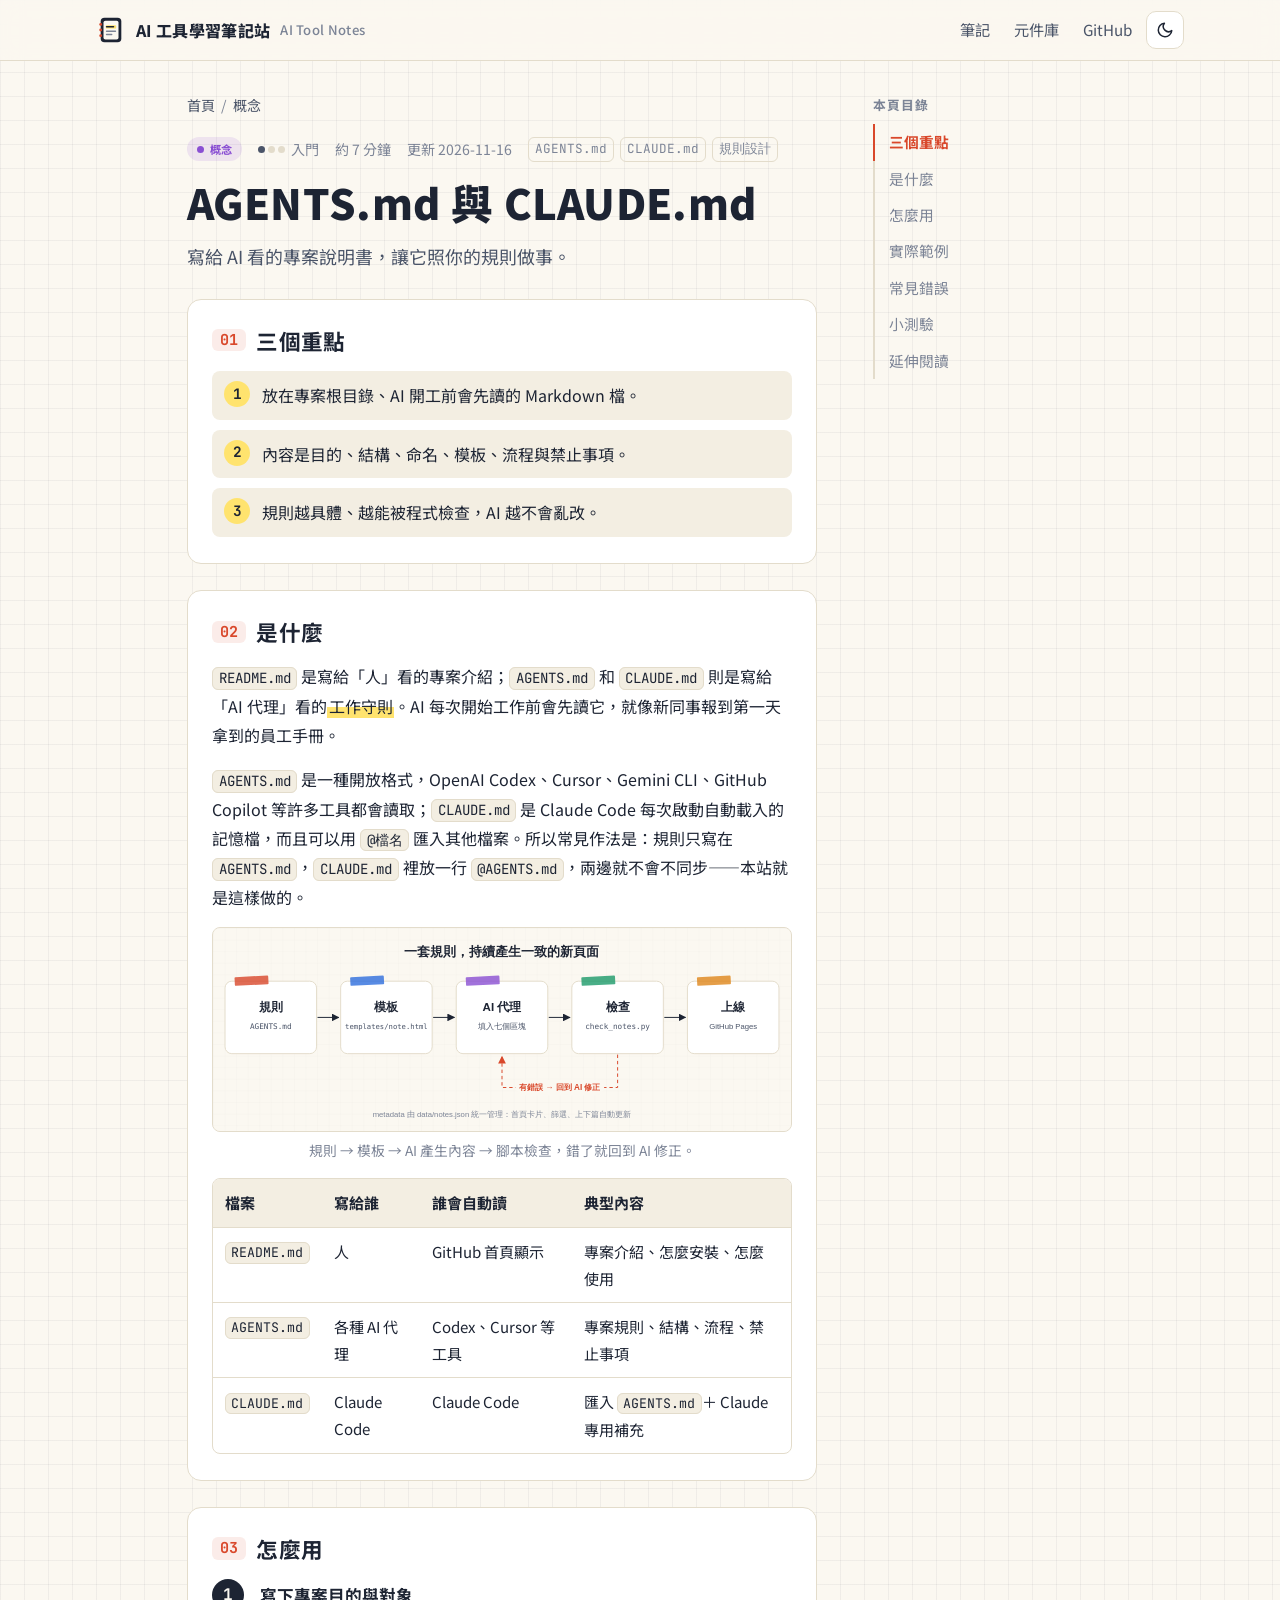
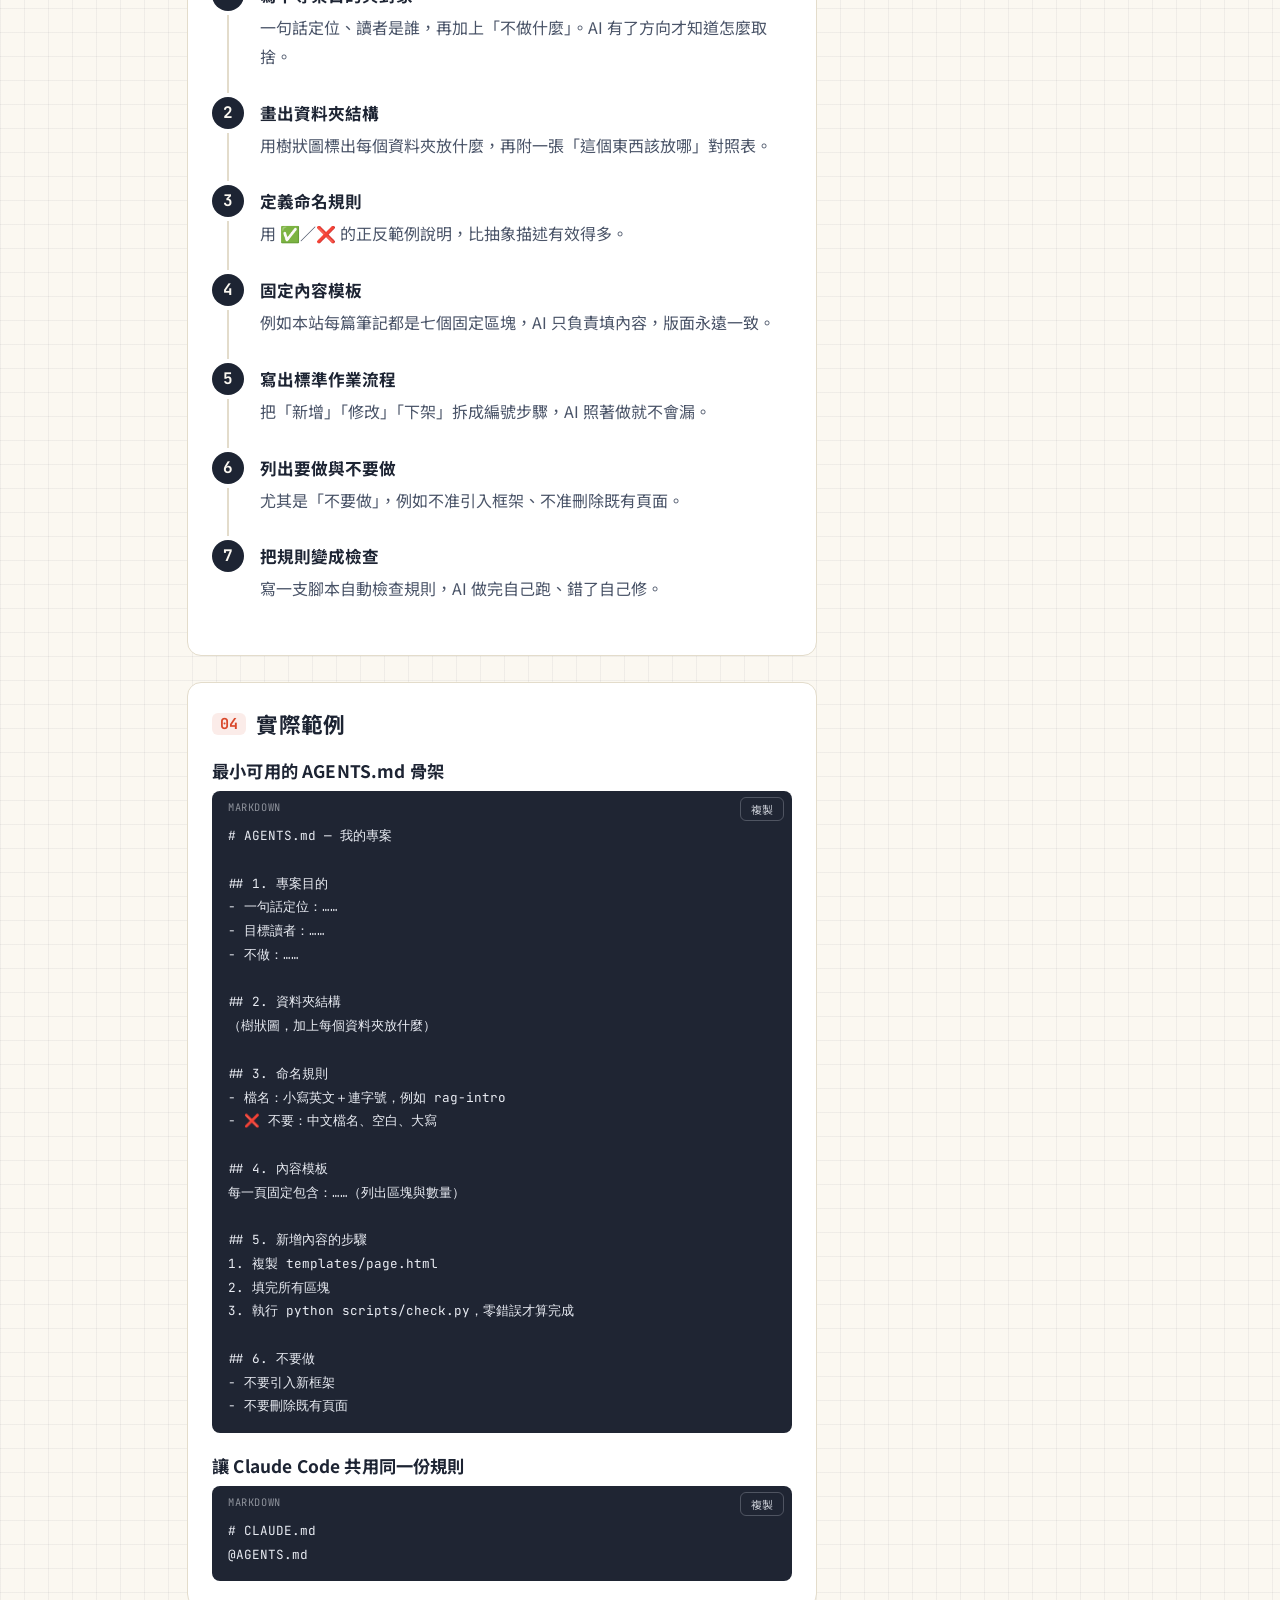
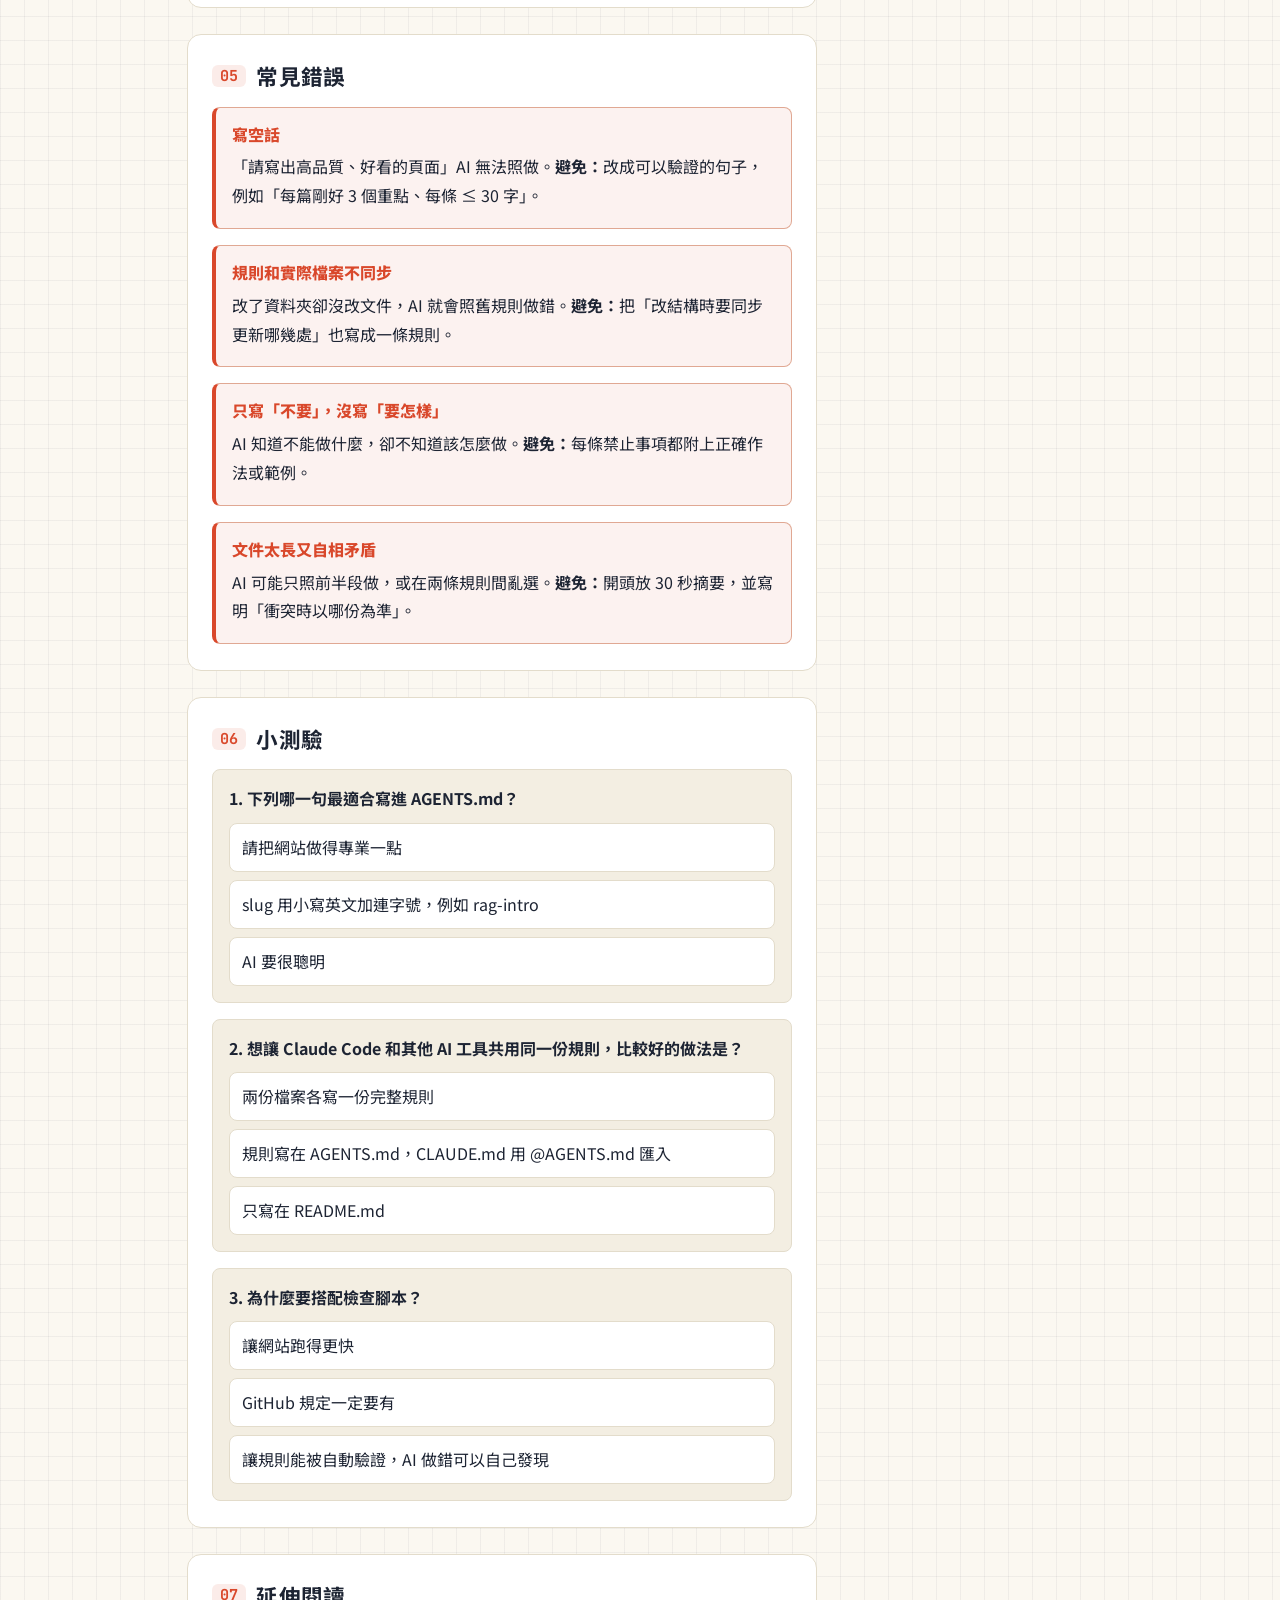
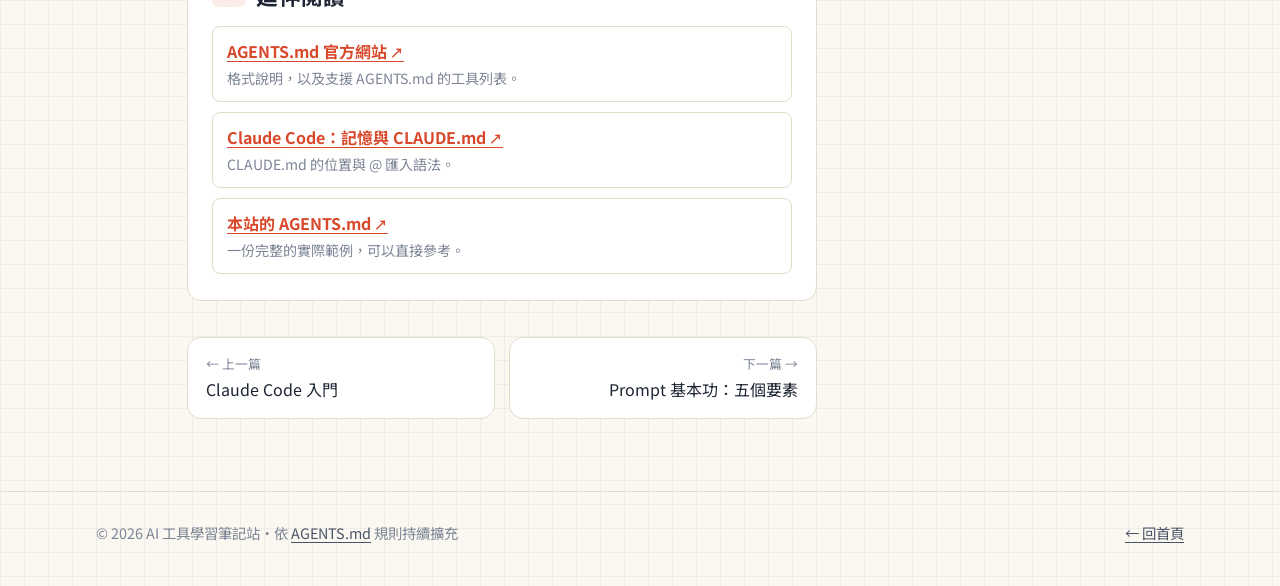
==== notes/agents-md-guide/index.html @ 9d7a2767 "feat: 建立 AI 工具學習筆記站（AGENTS.md 規則、模板、檢查腳本與 4 篇筆記）" ====
<!doctype html>
<html lang="zh-Hant-TW">
<head>
  <meta charset="utf-8">
  <meta name="viewport" content="width=device-width, initial-scale=1">
  <title>AGENTS.md 與 CLAUDE.md｜AI 工具學習筆記站</title>
  <meta name="description" content="寫給 AI 看的專案說明書，讓它照你的規則做事。">
  <link rel="icon" href="../../assets/img/favicon.svg" type="image/svg+xml">
  <link rel="preconnect" href="https://fonts.googleapis.com">
  <link rel="preconnect" href="https://fonts.gstatic.com" crossorigin>
  <link rel="stylesheet" href="https://fonts.googleapis.com/css2?family=JetBrains+Mono:wght@400;700&family=Noto+Sans+TC:wght@400;500;700;900&display=swap">
  <link rel="stylesheet" href="../../assets/css/style.css">
  <script src="../../assets/js/theme.js"></script>
</head>
<body data-page="note" data-root="../../" data-slug="agents-md-guide">
  <div class="progress" id="progress" aria-hidden="true"></div>

  <header class="site-header">
    <div class="container site-header__inner">
      <a class="brand" href="../../index.html">
        <img src="../../assets/img/favicon.svg" alt="" width="30" height="30">
        AI 工具學習筆記站<span class="brand__sub">AI Tool Notes</span>
      </a>
      <nav class="site-nav" aria-label="主選單">
        <a class="site-nav__wide" href="../../index.html#notes">筆記</a>
        <a href="../../components.html">元件庫</a>
        <a class="site-nav__wide" href="https://github.com/ChrrrrrisHao/ai-tool-notes" target="_blank" rel="noopener">GitHub</a>
        <button class="theme-toggle" type="button" data-theme-toggle aria-label="切換深淺色">
          <svg class="icon-moon" viewBox="0 0 24 24" fill="none" stroke="currentColor" stroke-width="2" stroke-linecap="round" stroke-linejoin="round" aria-hidden="true"><path d="M21 12.8A9 9 0 1 1 11.2 3a7 7 0 0 0 9.8 9.8z"/></svg>
          <svg class="icon-sun" viewBox="0 0 24 24" fill="none" stroke="currentColor" stroke-width="2" stroke-linecap="round" aria-hidden="true"><circle cx="12" cy="12" r="4"/><path d="M12 2v2M12 20v2M4.9 4.9l1.4 1.4M17.7 17.7l1.4 1.4M2 12h2M20 12h2M4.9 19.1l1.4-1.4M17.7 6.3l1.4-1.4"/></svg>
        </button>
      </nav>
    </div>
  </header>

  <main class="container note-layout">
    <div class="note-main">
      <nav class="breadcrumb" aria-label="麵包屑">
        <a href="../../index.html">首頁</a><span aria-hidden="true">/</span><a id="crumb-cat" href="../../index.html">筆記</a>
      </nav>

      <header class="note-header">
        <div class="note-meta" id="note-meta"></div>
        <h1>AGENTS.md 與 CLAUDE.md</h1>
        <p class="note-header__summary">寫給 AI 看的專案說明書，讓它照你的規則做事。</p>
      </header>

      <article class="note-body">
        <section class="note-section" id="tldr">
          <h2>三個重點</h2>
          <ul class="keypoints">
            <li>放在專案根目錄、AI 開工前會先讀的 Markdown 檔。</li>
            <li>內容是目的、結構、命名、模板、流程與禁止事項。</li>
            <li>規則越具體、越能被程式檢查，AI 越不會亂改。</li>
          </ul>
        </section>

        <section class="note-section" id="what">
          <h2>是什麼</h2>
          <p><code>README.md</code> 是寫給「人」看的專案介紹；<code>AGENTS.md</code> 和 <code>CLAUDE.md</code> 則是寫給「AI 代理」看的<mark>工作守則</mark>。AI 每次開始工作前會先讀它，就像新同事報到第一天拿到的員工手冊。</p>
          <p><code>AGENTS.md</code> 是一種開放格式，OpenAI Codex、Cursor、Gemini CLI、GitHub Copilot 等許多工具都會讀取；<code>CLAUDE.md</code> 是 Claude Code 每次啟動自動載入的記憶檔，而且可以用 <code>@檔名</code> 匯入其他檔案。所以常見作法是：規則只寫在 <code>AGENTS.md</code>，<code>CLAUDE.md</code> 裡放一行 <code>@AGENTS.md</code>，兩邊就不會不同步——本站就是這樣做的。</p>
          <figure class="figure">
            <img src="img/agents-md-guide-flow.svg" alt="流程圖：AGENTS.md 規則加上模板，經 AI 產生新筆記，再由檢查腳本驗證，錯誤回饋給 AI 修正" width="1200" height="420" loading="lazy">
            <figcaption>規則 → 模板 → AI 產生內容 → 腳本檢查，錯了就回到 AI 修正。</figcaption>
          </figure>
          <div class="table-wrap">
            <table class="table">
              <thead><tr><th>檔案</th><th>寫給誰</th><th>誰會自動讀</th><th>典型內容</th></tr></thead>
              <tbody>
                <tr><td><code>README.md</code></td><td>人</td><td>GitHub 首頁顯示</td><td>專案介紹、怎麼安裝、怎麼使用</td></tr>
                <tr><td><code>AGENTS.md</code></td><td>各種 AI 代理</td><td>Codex、Cursor 等工具</td><td>專案規則、結構、流程、禁止事項</td></tr>
                <tr><td><code>CLAUDE.md</code></td><td>Claude Code</td><td>Claude Code</td><td>匯入 <code>AGENTS.md</code>＋ Claude 專用補充</td></tr>
              </tbody>
            </table>
          </div>
        </section>

        <section class="note-section" id="how">
          <h2>怎麼用</h2>
          <ol class="steps">
            <li><strong>寫下專案目的與對象</strong><p>一句話定位、讀者是誰，再加上「不做什麼」。AI 有了方向才知道怎麼取捨。</p></li>
            <li><strong>畫出資料夾結構</strong><p>用樹狀圖標出每個資料夾放什麼，再附一張「這個東西該放哪」對照表。</p></li>
            <li><strong>定義命名規則</strong><p>用 ✅／❌ 的正反範例說明，比抽象描述有效得多。</p></li>
            <li><strong>固定內容模板</strong><p>例如本站每篇筆記都是七個固定區塊，AI 只負責填內容，版面永遠一致。</p></li>
            <li><strong>寫出標準作業流程</strong><p>把「新增」「修改」「下架」拆成編號步驟，AI 照著做就不會漏。</p></li>
            <li><strong>列出要做與不要做</strong><p>尤其是「不要做」，例如不准引入框架、不准刪除既有頁面。</p></li>
            <li><strong>把規則變成檢查</strong><p>寫一支腳本自動檢查規則，AI 做完自己跑、錯了自己修。</p></li>
          </ol>
        </section>

        <section class="note-section" id="example">
          <h2>實際範例</h2>
          <h3>最小可用的 AGENTS.md 骨架</h3>
          <pre class="code" data-lang="markdown"><code># AGENTS.md — 我的專案

## 1. 專案目的
- 一句話定位：……
- 目標讀者：……
- 不做：……

## 2. 資料夾結構
（樹狀圖，加上每個資料夾放什麼）

## 3. 命名規則
- 檔名：小寫英文＋連字號，例如 rag-intro
- ❌ 不要：中文檔名、空白、大寫

## 4. 內容模板
每一頁固定包含：……（列出區塊與數量）

## 5. 新增內容的步驟
1. 複製 templates/page.html
2. 填完所有區塊
3. 執行 python scripts/check.py，零錯誤才算完成

## 6. 不要做
- 不要引入新框架
- 不要刪除既有頁面</code></pre>
          <h3>讓 Claude Code 共用同一份規則</h3>
          <pre class="code" data-lang="markdown"><code># CLAUDE.md
@AGENTS.md</code></pre>
        </section>

        <section class="note-section" id="pitfalls">
          <h2>常見錯誤</h2>
          <aside class="callout callout--warn">
            <p class="callout__title">寫空話</p>
            <p>「請寫出高品質、好看的頁面」AI 無法照做。<strong>避免：</strong>改成可以驗證的句子，例如「每篇剛好 3 個重點、每條 ≤ 30 字」。</p>
          </aside>
          <aside class="callout callout--warn">
            <p class="callout__title">規則和實際檔案不同步</p>
            <p>改了資料夾卻沒改文件，AI 就會照舊規則做錯。<strong>避免：</strong>把「改結構時要同步更新哪幾處」也寫成一條規則。</p>
          </aside>
          <aside class="callout callout--warn">
            <p class="callout__title">只寫「不要」，沒寫「要怎樣」</p>
            <p>AI 知道不能做什麼，卻不知道該怎麼做。<strong>避免：</strong>每條禁止事項都附上正確作法或範例。</p>
          </aside>
          <aside class="callout callout--warn">
            <p class="callout__title">文件太長又自相矛盾</p>
            <p>AI 可能只照前半段做，或在兩條規則間亂選。<strong>避免：</strong>開頭放 30 秒摘要，並寫明「衝突時以哪份為準」。</p>
          </aside>
        </section>

        <section class="note-section" id="quiz">
          <h2>小測驗</h2>
          <div class="quiz" data-answer="b">
            <p class="quiz__q">1. 下列哪一句最適合寫進 AGENTS.md？</p>
            <ol class="quiz__options">
              <li><button type="button" data-option="a">請把網站做得專業一點</button></li>
              <li><button type="button" data-option="b">slug 用小寫英文加連字號，例如 rag-intro</button></li>
              <li><button type="button" data-option="c">AI 要很聰明</button></li>
            </ol>
            <p class="quiz__explain">解析：具體、有範例、可以被檢查的規則，AI 才能穩定照做。</p>
          </div>
          <div class="quiz" data-answer="b">
            <p class="quiz__q">2. 想讓 Claude Code 和其他 AI 工具共用同一份規則，比較好的做法是？</p>
            <ol class="quiz__options">
              <li><button type="button" data-option="a">兩份檔案各寫一份完整規則</button></li>
              <li><button type="button" data-option="b">規則寫在 AGENTS.md，CLAUDE.md 用 @AGENTS.md 匯入</button></li>
              <li><button type="button" data-option="c">只寫在 README.md</button></li>
            </ol>
            <p class="quiz__explain">解析：規則只有一個來源，就不會出現兩份內容不一致的問題。</p>
          </div>
          <div class="quiz" data-answer="c">
            <p class="quiz__q">3. 為什麼要搭配檢查腳本？</p>
            <ol class="quiz__options">
              <li><button type="button" data-option="a">讓網站跑得更快</button></li>
              <li><button type="button" data-option="b">GitHub 規定一定要有</button></li>
              <li><button type="button" data-option="c">讓規則能被自動驗證，AI 做錯可以自己發現</button></li>
            </ol>
            <p class="quiz__explain">解析：文件是「說」，腳本是「查」。兩者搭配，AI 才能自己檢查、自己修正。</p>
          </div>
          <p class="quiz-score" id="quiz-score" aria-live="polite"></p>
        </section>

        <section class="note-section" id="refs">
          <h2>延伸閱讀</h2>
          <ul class="refs">
            <li><a href="https://agents.md/" target="_blank" rel="noopener">AGENTS.md 官方網站</a><span>格式說明，以及支援 AGENTS.md 的工具列表。</span></li>
            <li><a href="https://code.claude.com/docs/en/memory" target="_blank" rel="noopener">Claude Code：記憶與 CLAUDE.md</a><span>CLAUDE.md 的位置與 @ 匯入語法。</span></li>
            <li><a href="https://github.com/ChrrrrrisHao/ai-tool-notes/blob/main/AGENTS.md" target="_blank" rel="noopener">本站的 AGENTS.md</a><span>一份完整的實際範例，可以直接參考。</span></li>
          </ul>
        </section>
      </article>

      <nav class="pager" id="pager" aria-label="上一篇與下一篇"></nav>
    </div>

    <aside class="toc" aria-label="本頁目錄">
      <div class="toc__inner">
        <p class="toc__title">本頁目錄</p>
        <ol id="toc-list"></ol>
      </div>
    </aside>
  </main>

  <footer class="site-footer">
    <div class="container site-footer__inner">
      <span>© <span id="year">2026</span> AI 工具學習筆記站・依 <a href="https://github.com/ChrrrrrisHao/ai-tool-notes/blob/main/AGENTS.md" target="_blank" rel="noopener">AGENTS.md</a> 規則持續擴充</span>
      <a href="../../index.html">← 回首頁</a>
    </div>
  </footer>

  <script src="../../assets/js/main.js" defer></script>
</body>
</html>
---- assets/css/style.css ----
/* =========================================================
   AI 工具學習筆記站 — 全站唯一樣式表
   規則：顏色只用下方 token；新元件需同步 components.html 與 AGENTS.md 第 7 節
   ========================================================= */

/* ---------- 1. Design tokens ---------- */
:root {
  --paper: #fbf8f1;
  --paper-2: #f3eee2;
  --card: #ffffff;
  --ink: #1d2433;
  --ink-2: #4a5468;
  --ink-3: #7c8496;
  --line: #e3dccb;
  --grid: rgba(29, 36, 51, 0.05);
  --accent: #d9482b;
  --accent-soft: rgba(217, 72, 43, 0.1);
  --highlight: #ffe36e;
  --code-bg: #1f2533;
  --code-ink: #e9ecf3;

  --cat-tool: #2f6fde;
  --cat-concept: #8a4fd3;
  --cat-skill: #1c9a69;
  --cat-workflow: #df861b;

  --note: #2f6fde;
  --tip: #1c9a69;
  --warn: #d9482b;
  --ok: #1c9a69;
  --bad: #d9482b;

  --shadow: 0 1px 2px rgba(29, 36, 51, 0.06), 0 6px 20px rgba(29, 36, 51, 0.06);
  --radius: 14px;
  --radius-sm: 8px;
  --font-sans: "Noto Sans TC", system-ui, -apple-system, "Segoe UI", "Microsoft JhengHei", sans-serif;
  --font-mono: "JetBrains Mono", ui-monospace, "Cascadia Code", Consolas, monospace;
  --measure: 70ch;
  --gutter: 16px;

  color-scheme: light;
}

@media (prefers-color-scheme: dark) {
  :root:not([data-theme="light"]) {
    --paper: #13161d;
    --paper-2: #1a1e27;
    --card: #1d2230;
    --ink: #ebe8e0;
    --ink-2: #b6bac6;
    --ink-3: #868c9b;
    --line: #2d3343;
    --grid: rgba(255, 255, 255, 0.035);
    --accent: #ff7b5c;
    --accent-soft: rgba(255, 123, 92, 0.14);
    --highlight: rgba(255, 214, 64, 0.38);
    --code-bg: #0e1118;
    --code-ink: #e9ecf3;
    --cat-tool: #6c9ff5;
    --cat-concept: #b48af0;
    --cat-skill: #4cc795;
    --cat-workflow: #f2a74b;
    --note: #6c9ff5;
    --tip: #4cc795;
    --warn: #ff7b5c;
    --ok: #4cc795;
    --bad: #ff7b5c;
    --shadow: 0 1px 2px rgba(0, 0, 0, 0.3), 0 8px 24px rgba(0, 0, 0, 0.25);
    color-scheme: dark;
  }
}

:root[data-theme="dark"] {
  --paper: #13161d;
  --paper-2: #1a1e27;
  --card: #1d2230;
  --ink: #ebe8e0;
  --ink-2: #b6bac6;
  --ink-3: #868c9b;
  --line: #2d3343;
  --grid: rgba(255, 255, 255, 0.035);
  --accent: #ff7b5c;
  --accent-soft: rgba(255, 123, 92, 0.14);
  --highlight: rgba(255, 214, 64, 0.38);
  --code-bg: #0e1118;
  --code-ink: #e9ecf3;
  --cat-tool: #6c9ff5;
  --cat-concept: #b48af0;
  --cat-skill: #4cc795;
  --cat-workflow: #f2a74b;
  --note: #6c9ff5;
  --tip: #4cc795;
  --warn: #ff7b5c;
  --ok: #4cc795;
  --bad: #ff7b5c;
  --shadow: 0 1px 2px rgba(0, 0, 0, 0.3), 0 8px 24px rgba(0, 0, 0, 0.25);
  color-scheme: dark;
}

/* ---------- 2. Base ---------- */
*,
*::before,
*::after { box-sizing: border-box; }

html { -webkit-text-size-adjust: 100%; scroll-behavior: smooth; scroll-padding-top: 84px; }

body {
  margin: 0;
  font-family: var(--font-sans);
  font-size: 16px;
  line-height: 1.8;
  color: var(--ink);
  background-color: var(--paper);
  background-image:
    linear-gradient(var(--grid) 1px, transparent 1px),
    linear-gradient(90deg, var(--grid) 1px, transparent 1px);
  background-size: 24px 24px;
  overflow-x: hidden;
}

img { max-width: 100%; height: auto; display: block; }
a { color: var(--accent); text-underline-offset: 3px; text-decoration-thickness: 1px; }
a:hover { text-decoration-thickness: 2px; }
h1, h2, h3 { line-height: 1.35; margin: 0 0 0.5em; letter-spacing: 0.01em; }
p { margin: 0 0 1em; }
:focus-visible { outline: 3px solid var(--accent); outline-offset: 2px; border-radius: 4px; }

code, kbd {
  font-family: var(--font-mono);
  font-size: 0.88em;
}
:not(pre) > code {
  background: var(--paper-2);
  border: 1px solid var(--line);
  border-radius: 6px;
  padding: 0.1em 0.4em;
  word-break: break-word;
}
kbd {
  display: inline-block;
  padding: 0.05em 0.45em;
  border: 1px solid var(--line);
  border-bottom-width: 3px;
  border-radius: 6px;
  background: var(--card);
  color: var(--ink);
  line-height: 1.5;
}
mark {
  color: inherit;
  background: linear-gradient(transparent 55%, var(--highlight) 55%);
  padding: 0 0.1em;
}

.sr-only {
  position: absolute; width: 1px; height: 1px; padding: 0; margin: -1px;
  overflow: hidden; clip: rect(0, 0, 0, 0); white-space: nowrap; border: 0;
}

.container {
  width: 100%;
  max-width: 1120px;
  margin: 0 auto;
  padding: 0 var(--gutter);
}

/* ---------- 3. Site header / footer ---------- */
.progress {
  position: fixed; top: 0; left: 0; height: 3px; width: 0;
  background: var(--accent); z-index: 60; transition: width 0.1s linear;
}

.site-header {
  position: sticky; top: 0; z-index: 50;
  background: color-mix(in srgb, var(--paper) 88%, transparent);
  backdrop-filter: saturate(1.4) blur(10px);
  -webkit-backdrop-filter: saturate(1.4) blur(10px);
  border-bottom: 1px solid var(--line);
}
.site-header__inner {
  display: flex; align-items: center; gap: 12px;
  min-height: 60px;
}
.brand {
  display: inline-flex; align-items: center; gap: 10px;
  color: var(--ink); text-decoration: none; font-weight: 800; letter-spacing: 0.02em;
  white-space: nowrap;
}
.brand img { width: 30px; height: 30px; }
.brand__sub { color: var(--ink-3); font-weight: 500; font-size: 0.82em; }
.site-nav { margin-left: auto; display: flex; align-items: center; gap: 4px; }
.site-nav a {
  color: var(--ink-2); text-decoration: none; font-size: 0.95em;
  padding: 6px 10px; border-radius: 8px;
}
.site-nav a:hover, .site-nav a[aria-current="page"] { color: var(--ink); background: var(--paper-2); }
.theme-toggle {
  display: inline-grid; place-items: center;
  width: 38px; height: 38px; border-radius: 10px;
  border: 1px solid var(--line); background: var(--card); color: var(--ink);
  cursor: pointer;
}
.theme-toggle svg { width: 18px; height: 18px; }
.theme-toggle .icon-sun { display: none; }
:root[data-theme="dark"] .theme-toggle .icon-sun { display: block; }
:root[data-theme="dark"] .theme-toggle .icon-moon { display: none; }
@media (prefers-color-scheme: dark) {
  :root:not([data-theme="light"]) .theme-toggle .icon-sun { display: block; }
  :root:not([data-theme="light"]) .theme-toggle .icon-moon { display: none; }
}

.site-footer {
  margin-top: 72px;
  border-top: 1px solid var(--line);
  padding: 28px 0 40px;
  color: var(--ink-3);
  font-size: 0.9em;
}
.site-footer__inner { display: flex; flex-wrap: wrap; gap: 8px 20px; justify-content: space-between; }
.site-footer a { color: var(--ink-2); }

/* ---------- 4. Home ---------- */
.hero { padding-top: 56px; padding-bottom: 28px; }
.hero__eyebrow {
  display: inline-block; font-family: var(--font-mono); font-size: 0.8em;
  color: var(--accent); background: var(--accent-soft);
  padding: 2px 10px; border-radius: 999px; margin-bottom: 14px;
}
.hero__title {
  font-size: clamp(2rem, 6vw, 3.4rem); font-weight: 900; margin-bottom: 14px;
}
.hero__lead { font-size: 1.1em; color: var(--ink-2); max-width: 40em; }
.stats {
  display: grid; grid-template-columns: repeat(3, minmax(0, 1fr)); gap: 12px;
  max-width: 480px; margin: 26px 0 0; padding: 0; list-style: none;
}
.stats li {
  background: var(--card); border: 1px solid var(--line); border-radius: var(--radius-sm);
  padding: 10px 14px; min-width: 0;
}
.stats strong { display: block; font-size: 1.6em; line-height: 1.2; font-family: var(--font-mono); }
.stats span { color: var(--ink-3); font-size: 0.85em; }

.toolbar {
  display: flex; flex-wrap: wrap; gap: 12px; align-items: center;
  margin: 28px 0 22px;
}
.search {
  flex: 1 1 260px; display: flex; align-items: center; gap: 8px;
  background: var(--card); border: 1px solid var(--line); border-radius: 12px;
  padding: 0 12px; min-height: 44px;
}
.search svg { width: 18px; height: 18px; color: var(--ink-3); flex: none; }
.search input {
  flex: 1; min-width: 0; border: 0; outline: 0; background: transparent;
  font: inherit; color: var(--ink); padding: 8px 0;
}
.search:focus-within { border-color: var(--accent); box-shadow: 0 0 0 3px var(--accent-soft); }
.chips { display: flex; flex-wrap: wrap; gap: 8px; }
.chip {
  font: inherit; font-size: 0.92em; cursor: pointer;
  border: 1px solid var(--line); background: var(--card); color: var(--ink-2);
  padding: 6px 14px; border-radius: 999px; min-height: 36px;
}
.chip[aria-pressed="true"] { background: var(--ink); color: var(--paper); border-color: var(--ink); }
.chip__count { font-family: var(--font-mono); font-size: 0.85em; opacity: 0.7; margin-left: 4px; }

.grid {
  display: grid; gap: 22px;
  grid-template-columns: repeat(auto-fill, minmax(min(100%, 300px), 1fr));
}
.card {
  --cat: var(--accent);
  position: relative; display: flex; flex-direction: column;
  background: var(--card); color: var(--ink); text-decoration: none;
  border: 1px solid var(--line); border-radius: var(--radius);
  padding: 26px 22px 20px;
  box-shadow: var(--shadow);
  transition: transform 0.18s ease, box-shadow 0.18s ease, border-color 0.18s ease;
}
.card:hover { transform: translateY(-3px); border-color: var(--cat); box-shadow: 6px 6px 0 var(--cat); text-decoration: none; }
.card__tape {
  position: absolute; top: -10px; left: 22px; width: 74px; height: 20px;
  background: var(--cat); opacity: 0.75; transform: rotate(-3deg);
  border-radius: 2px;
}
.card__title { font-size: 1.22em; margin: 10px 0 6px; }
.card__summary { color: var(--ink-2); font-size: 0.96em; margin-bottom: 14px; flex: 1; }
.card__meta {
  display: flex; flex-wrap: wrap; gap: 6px 14px; align-items: center;
  color: var(--ink-3); font-size: 0.85em;
}
.card__tags { display: flex; flex-wrap: wrap; gap: 6px; margin: 12px 0 0; padding: 0; list-style: none; }
.card__tags li { font-size: 0.78em; color: var(--ink-3); font-family: var(--font-mono); }
.card--tool { --cat: var(--cat-tool); }
.card--concept { --cat: var(--cat-concept); }
.card--skill { --cat: var(--cat-skill); }
.card--workflow { --cat: var(--cat-workflow); }

.empty, .load-error {
  border: 1px dashed var(--line); border-radius: var(--radius);
  padding: 28px; text-align: center; color: var(--ink-3); background: var(--card);
}

.howto { margin-top: 72px; }
.howto__title { font-size: 1.6em; }
.howto__lead { color: var(--ink-2); max-width: 44em; }
.howto__grid {
  display: grid; gap: 18px; margin-top: 22px;
  grid-template-columns: repeat(auto-fit, minmax(min(100%, 240px), 1fr));
}
.howto__item {
  background: var(--card); border: 1px solid var(--line); border-radius: var(--radius);
  padding: 20px;
}
.howto__num {
  display: inline-grid; place-items: center; width: 32px; height: 32px; border-radius: 50%;
  background: var(--ink); color: var(--paper); font-family: var(--font-mono); font-weight: 700;
  margin-bottom: 10px;
}
.howto__item h3 { font-size: 1.05em; }
.howto__item p { color: var(--ink-2); font-size: 0.94em; margin: 0; }

/* ---------- 5. Tags & levels ---------- */
.tag {
  --cat: var(--accent);
  display: inline-flex; align-items: center; gap: 6px;
  font-size: 0.8em; font-weight: 700; color: var(--cat);
  background: color-mix(in srgb, var(--cat) 12%, transparent);
  padding: 2px 10px; border-radius: 999px; text-decoration: none; width: fit-content;
}
.tag::before { content: ""; width: 7px; height: 7px; border-radius: 50%; background: var(--cat); }
.tag--tool { --cat: var(--cat-tool); }
.tag--concept { --cat: var(--cat-concept); }
.tag--skill { --cat: var(--cat-skill); }
.tag--workflow { --cat: var(--cat-workflow); }

.level { display: inline-flex; align-items: center; gap: 6px; }
.level__dots { display: inline-flex; gap: 3px; }
.level__dots i { width: 7px; height: 7px; border-radius: 50%; background: var(--line); }
.level--1 .level__dots i:nth-child(-n+1),
.level--2 .level__dots i:nth-child(-n+2),
.level--3 .level__dots i:nth-child(-n+3) { background: var(--ink-2); }

/* ---------- 6. Note layout ---------- */
.note-layout {
  display: grid; gap: 40px;
  grid-template-columns: minmax(0, 1fr);
  padding-top: 32px;
}
@media (min-width: 1024px) {
  .note-layout { grid-template-columns: minmax(0, var(--measure)) 220px; justify-content: center; gap: 56px; }
}

.breadcrumb { font-size: 0.88em; color: var(--ink-3); margin-bottom: 18px; }
.breadcrumb a { color: var(--ink-2); text-decoration: none; }
.breadcrumb a:hover { color: var(--accent); }
.breadcrumb span[aria-hidden] { margin: 0 6px; }

.note-header { max-width: var(--measure); margin-bottom: 8px; }
.note-header h1 { font-size: clamp(1.8rem, 5vw, 2.6rem); font-weight: 900; margin: 12px 0 10px; }
.note-header__summary { font-size: 1.12em; color: var(--ink-2); }
.note-meta {
  display: flex; flex-wrap: wrap; gap: 8px 16px; align-items: center;
  color: var(--ink-3); font-size: 0.88em; min-height: 26px;
}
.note-meta__tags { display: flex; flex-wrap: wrap; gap: 6px; margin: 0; padding: 0; list-style: none; }
.note-meta__tags li {
  font-family: var(--font-mono); font-size: 0.9em;
  border: 1px solid var(--line); border-radius: 6px; padding: 0 6px;
}

.note-body { max-width: var(--measure); min-width: 0; counter-reset: sec; }
.note-section {
  counter-increment: sec;
  background: var(--card); border: 1px solid var(--line); border-radius: var(--radius);
  padding: 26px 24px 10px; margin-top: 26px;
}
.note-section > h2 {
  display: flex; align-items: center; gap: 10px;
  font-size: 1.35em; margin-bottom: 16px;
}
.note-section > h2::before {
  content: counter(sec, decimal-leading-zero);
  font-family: var(--font-mono); font-size: 0.7em; font-weight: 700;
  color: var(--accent); background: var(--accent-soft);
  padding: 1px 8px; border-radius: 6px;
}
.note-section h3 { font-size: 1.08em; margin-top: 1.2em; }
.note-section ul:not([class]), .note-section ol:not([class]) { padding-left: 1.4em; margin: 0 0 1em; }

.toc { position: relative; }
.toc__inner { position: sticky; top: 84px; }
.toc__title { font-size: 0.8em; font-weight: 700; color: var(--ink-3); letter-spacing: 0.08em; margin-bottom: 8px; }
.toc ol { list-style: none; margin: 0; padding: 0; border-left: 2px solid var(--line); }
.toc a {
  display: block; padding: 5px 0 5px 14px; margin-left: -2px;
  color: var(--ink-3); text-decoration: none; font-size: 0.92em;
  border-left: 2px solid transparent;
}
.toc a:hover { color: var(--ink); }
.toc a.is-active { color: var(--accent); border-left-color: var(--accent); font-weight: 700; }
@media (max-width: 1023px) { .toc { display: none; } }

.pager {
  display: grid; gap: 14px; margin-top: 36px; max-width: var(--measure);
  grid-template-columns: repeat(auto-fit, minmax(min(100%, 240px), 1fr));
}
.pager a {
  display: block; background: var(--card); border: 1px solid var(--line); border-radius: var(--radius);
  padding: 14px 18px; text-decoration: none; color: var(--ink);
}
.pager a:hover { border-color: var(--accent); }
.pager small { display: block; color: var(--ink-3); font-size: 0.8em; }
.pager__next { text-align: right; grid-column: -2 / -1; }

/* ---------- 7. Components ---------- */
/* 7.1 keypoints */
.keypoints { list-style: none; margin: 0 0 16px; padding: 0; display: grid; gap: 10px; counter-reset: kp; }
.keypoints li {
  counter-increment: kp; position: relative;
  padding: 10px 14px 10px 50px; background: var(--paper-2); border-radius: var(--radius-sm);
}
.keypoints li::before {
  content: counter(kp);
  position: absolute; left: 12px; top: 10px;
  width: 26px; height: 26px; border-radius: 50%;
  display: grid; place-items: center;
  background: var(--highlight); color: var(--ink);
  font-family: var(--font-mono); font-weight: 700; font-size: 0.9em; line-height: 1;
}

/* 7.2 callout */
.callout {
  --c: var(--note);
  border: 1px solid color-mix(in srgb, var(--c) 35%, var(--line));
  border-left: 4px solid var(--c);
  background: color-mix(in srgb, var(--c) 7%, var(--card));
  border-radius: var(--radius-sm);
  padding: 12px 16px 2px; margin: 0 0 16px;
}
.callout__title { font-weight: 800; color: var(--c); margin-bottom: 4px; }
.callout--note { --c: var(--note); }
.callout--tip { --c: var(--tip); }
.callout--warn { --c: var(--warn); }

/* 7.3 steps */
.steps { list-style: none; margin: 0 0 16px; padding: 0; counter-reset: step; }
.steps > li {
  counter-increment: step; position: relative;
  padding: 0 0 18px 48px;
}
.steps > li::before {
  content: counter(step);
  position: absolute; left: 0; top: 0;
  width: 32px; height: 32px; border-radius: 50%;
  display: grid; place-items: center;
  background: var(--ink); color: var(--paper);
  font-family: var(--font-mono); font-weight: 700; line-height: 1;
}
.steps > li:not(:last-child)::after {
  content: ""; position: absolute; left: 15px; top: 36px; bottom: 4px;
  width: 2px; background: var(--line);
}
.steps > li > strong { display: block; font-size: 1.04em; line-height: 32px; }
.steps > li > p { margin: 2px 0 8px; color: var(--ink-2); }
.steps > li > .code { margin-top: 6px; }

/* 7.4 code */
.code {
  position: relative;
  background: var(--code-bg); color: var(--code-ink);
  border-radius: var(--radius-sm);
  padding: 34px 16px 14px; margin: 0 0 16px;
  overflow-x: auto; font-size: 0.9em; line-height: 1.65;
  tab-size: 2;
}
.code code { font-family: var(--font-mono); white-space: pre; }
.code::before {
  content: attr(data-lang);
  position: absolute; top: 8px; left: 16px;
  font-family: var(--font-mono); font-size: 0.72em; letter-spacing: 0.06em;
  color: color-mix(in srgb, var(--code-ink) 55%, transparent); text-transform: uppercase;
}
.code--prompt { background: color-mix(in srgb, var(--cat-concept) 10%, var(--card)); color: var(--ink); border: 1px dashed color-mix(in srgb, var(--cat-concept) 45%, var(--line)); }
.code--prompt code { white-space: pre-wrap; word-break: break-word; font-family: var(--font-sans); }
.code--prompt::before { color: var(--cat-concept); }
.copy-btn {
  position: absolute; top: 6px; right: 8px;
  font: inherit; font-family: var(--font-sans); font-size: 0.76em;
  border: 1px solid color-mix(in srgb, currentColor 30%, transparent);
  background: transparent; color: inherit; opacity: 0.8;
  padding: 2px 10px; border-radius: 6px; cursor: pointer;
}
.copy-btn:hover { opacity: 1; }
.copy-btn.is-done { color: var(--ok); border-color: var(--ok); opacity: 1; }

/* 7.5 table */
.table-wrap { overflow-x: auto; margin: 0 0 16px; border: 1px solid var(--line); border-radius: var(--radius-sm); }
.table { width: 100%; border-collapse: collapse; font-size: 0.94em; }
.table th, .table td { padding: 10px 12px; text-align: left; vertical-align: top; border-bottom: 1px solid var(--line); }
.table thead th { background: var(--paper-2); font-weight: 700; white-space: nowrap; }
.table code { white-space: nowrap; word-break: normal; }
.table tbody tr:last-child td { border-bottom: 0; }

/* 7.6 quiz */
.quiz {
  border: 1px solid var(--line); border-radius: var(--radius-sm);
  padding: 14px 16px 6px; margin: 0 0 16px; background: var(--paper-2);
}
.quiz__q { font-weight: 700; margin-bottom: 10px; }
.quiz__options { list-style: none; margin: 0 0 10px; padding: 0; display: grid; gap: 8px; }
.quiz__options button {
  width: 100%; text-align: left; font: inherit; cursor: pointer;
  background: var(--card); color: var(--ink);
  border: 1px solid var(--line); border-radius: var(--radius-sm);
  padding: 9px 12px; min-height: 44px;
}
.quiz__options button:hover:not(:disabled) { border-color: var(--ink-3); }
.quiz__options button:disabled { cursor: default; }
.quiz__options button.is-correct { border-color: var(--ok); background: color-mix(in srgb, var(--ok) 12%, var(--card)); }
.quiz__options button.is-wrong { border-color: var(--bad); background: color-mix(in srgb, var(--bad) 10%, var(--card)); }
.quiz__options button.is-correct::after { content: "  ✓ 正確"; color: var(--ok); font-weight: 700; }
.quiz__options button.is-wrong::after { content: "  ✗"; color: var(--bad); font-weight: 700; }
.quiz__explain { color: var(--ink-2); font-size: 0.94em; border-top: 1px dashed var(--line); padding-top: 8px; }
.js .quiz:not(.is-answered) .quiz__explain { display: none; }
.quiz-score { font-weight: 700; color: var(--ink-2); }

/* 7.7 refs */
.refs { list-style: none; margin: 0 0 16px; padding: 0; display: grid; gap: 10px; }
.refs li {
  display: flex; flex-direction: column;
  border: 1px solid var(--line); border-radius: var(--radius-sm); padding: 10px 14px;
}
.refs a { font-weight: 700; word-break: break-word; }
.refs a[target="_blank"]::after { content: " ↗"; font-size: 0.85em; }
.refs span { color: var(--ink-3); font-size: 0.88em; }

/* 7.8 figure */
.figure { margin: 0 0 16px; }
.figure img { border-radius: var(--radius-sm); border: 1px solid var(--line); background: var(--paper-2); }
.figure figcaption { color: var(--ink-3); font-size: 0.86em; margin-top: 6px; text-align: center; }

/* ---------- 8. Components page ---------- */
.demo {
  border: 1px dashed var(--line); border-radius: var(--radius-sm);
  padding: 18px 16px 2px; margin-bottom: 14px; background: var(--paper);
}
.swatches { display: grid; gap: 10px; grid-template-columns: repeat(auto-fill, minmax(min(100%, 140px), 1fr)); margin-bottom: 16px; }
.swatch { border: 1px solid var(--line); border-radius: var(--radius-sm); overflow: hidden; font-size: 0.8em; font-family: var(--font-mono); }
.swatch i { display: block; height: 44px; }
.swatch span { display: block; padding: 6px 8px; color: var(--ink-2); }
.sw-paper { background: var(--paper); }
.sw-card { background: var(--card); }
.sw-ink { background: var(--ink); }
.sw-accent { background: var(--accent); }
.sw-highlight { background: var(--highlight); }
.sw-tool { background: var(--cat-tool); }
.sw-concept { background: var(--cat-concept); }
.sw-skill { background: var(--cat-skill); }
.sw-workflow { background: var(--cat-workflow); }

/* ---------- 9. Small screens ---------- */
@media (max-width: 640px) {
  .brand__sub { display: none; }
  .site-nav__wide { display: none; }
  .site-nav a { padding: 6px 8px; font-size: 0.9em; }
  .hero { padding-top: 36px; }
  .note-section { padding: 20px 16px 6px; }
  .pager__next { grid-column: auto; }
}

@media (prefers-reduced-motion: reduce) {
  html { scroll-behavior: auto; }
  .card, .progress { transition: none; }
}

@media print {
  .site-header, .toc, .pager, .copy-btn, .progress, .theme-toggle { display: none !important; }
  body { background: #fff; }
  .note-section { border: 0; padding: 0; }
  .js .quiz:not(.is-answered) .quiz__explain { display: block; }
}
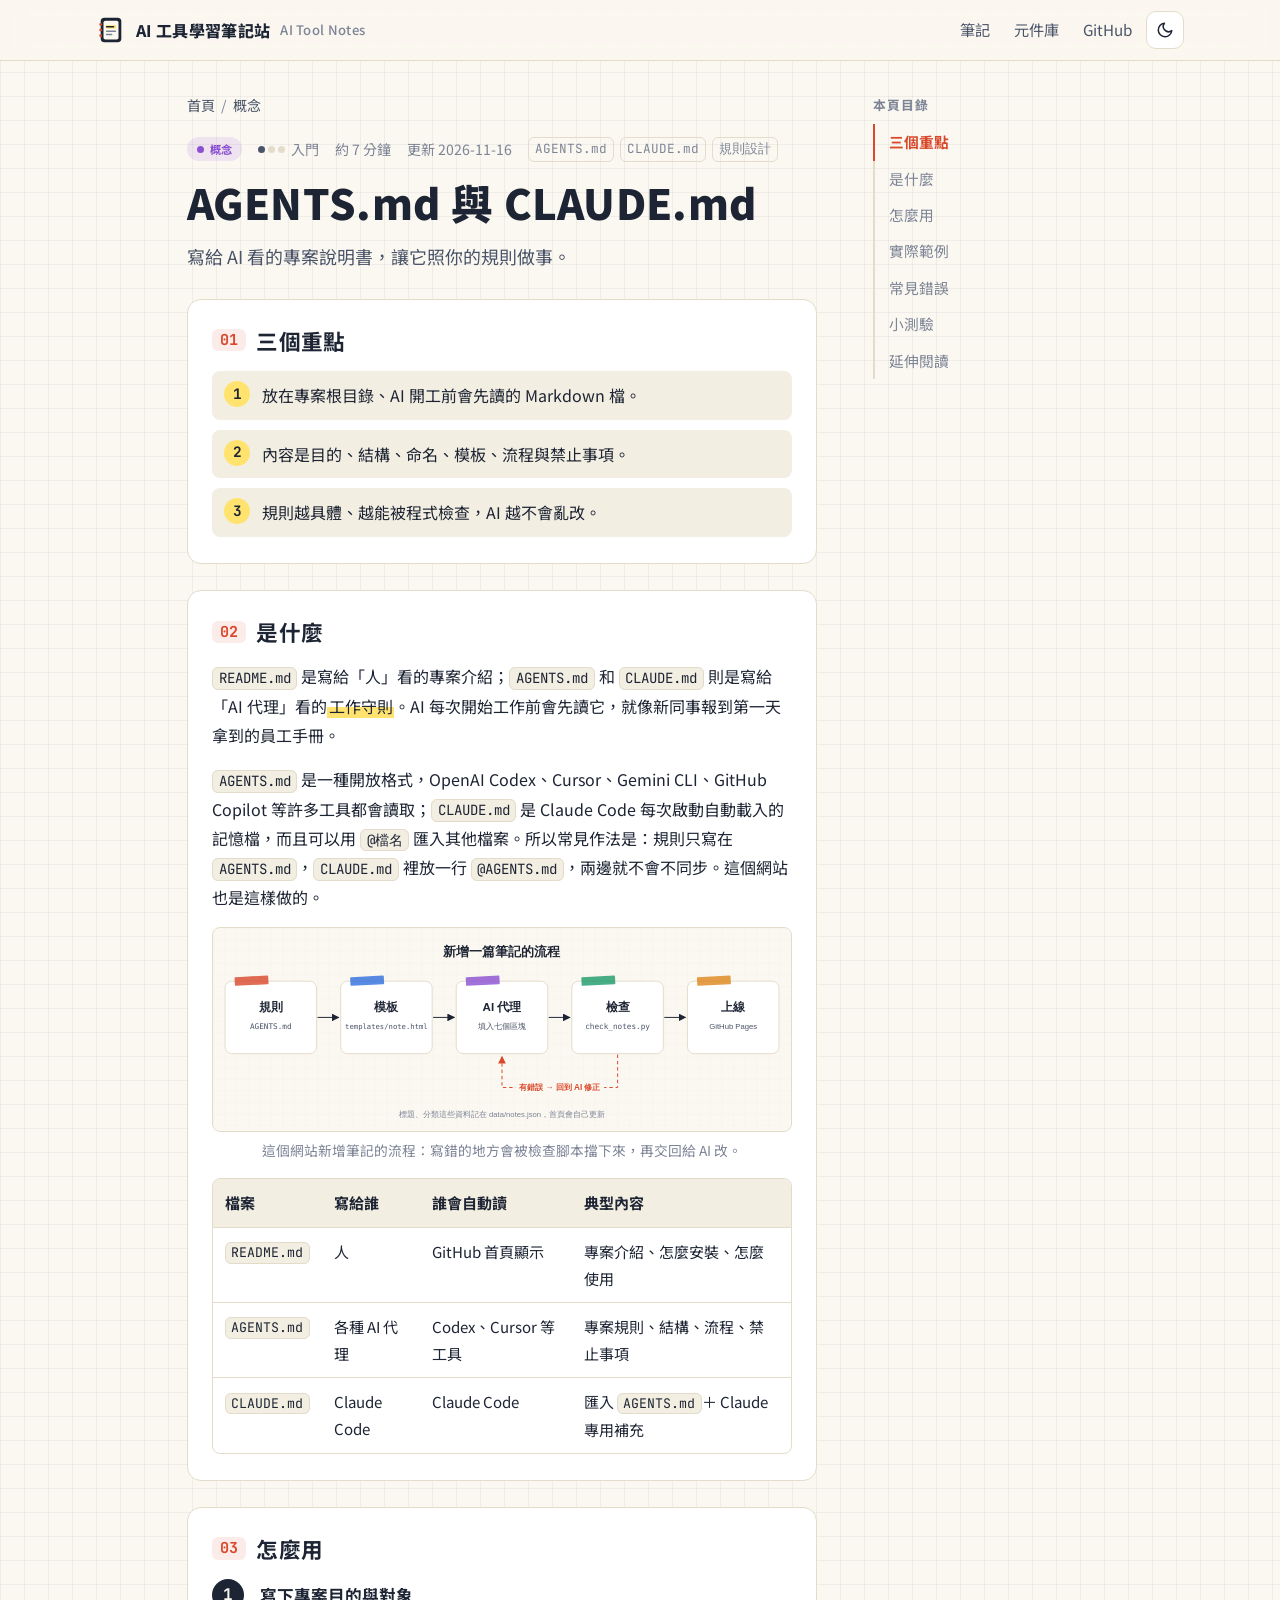
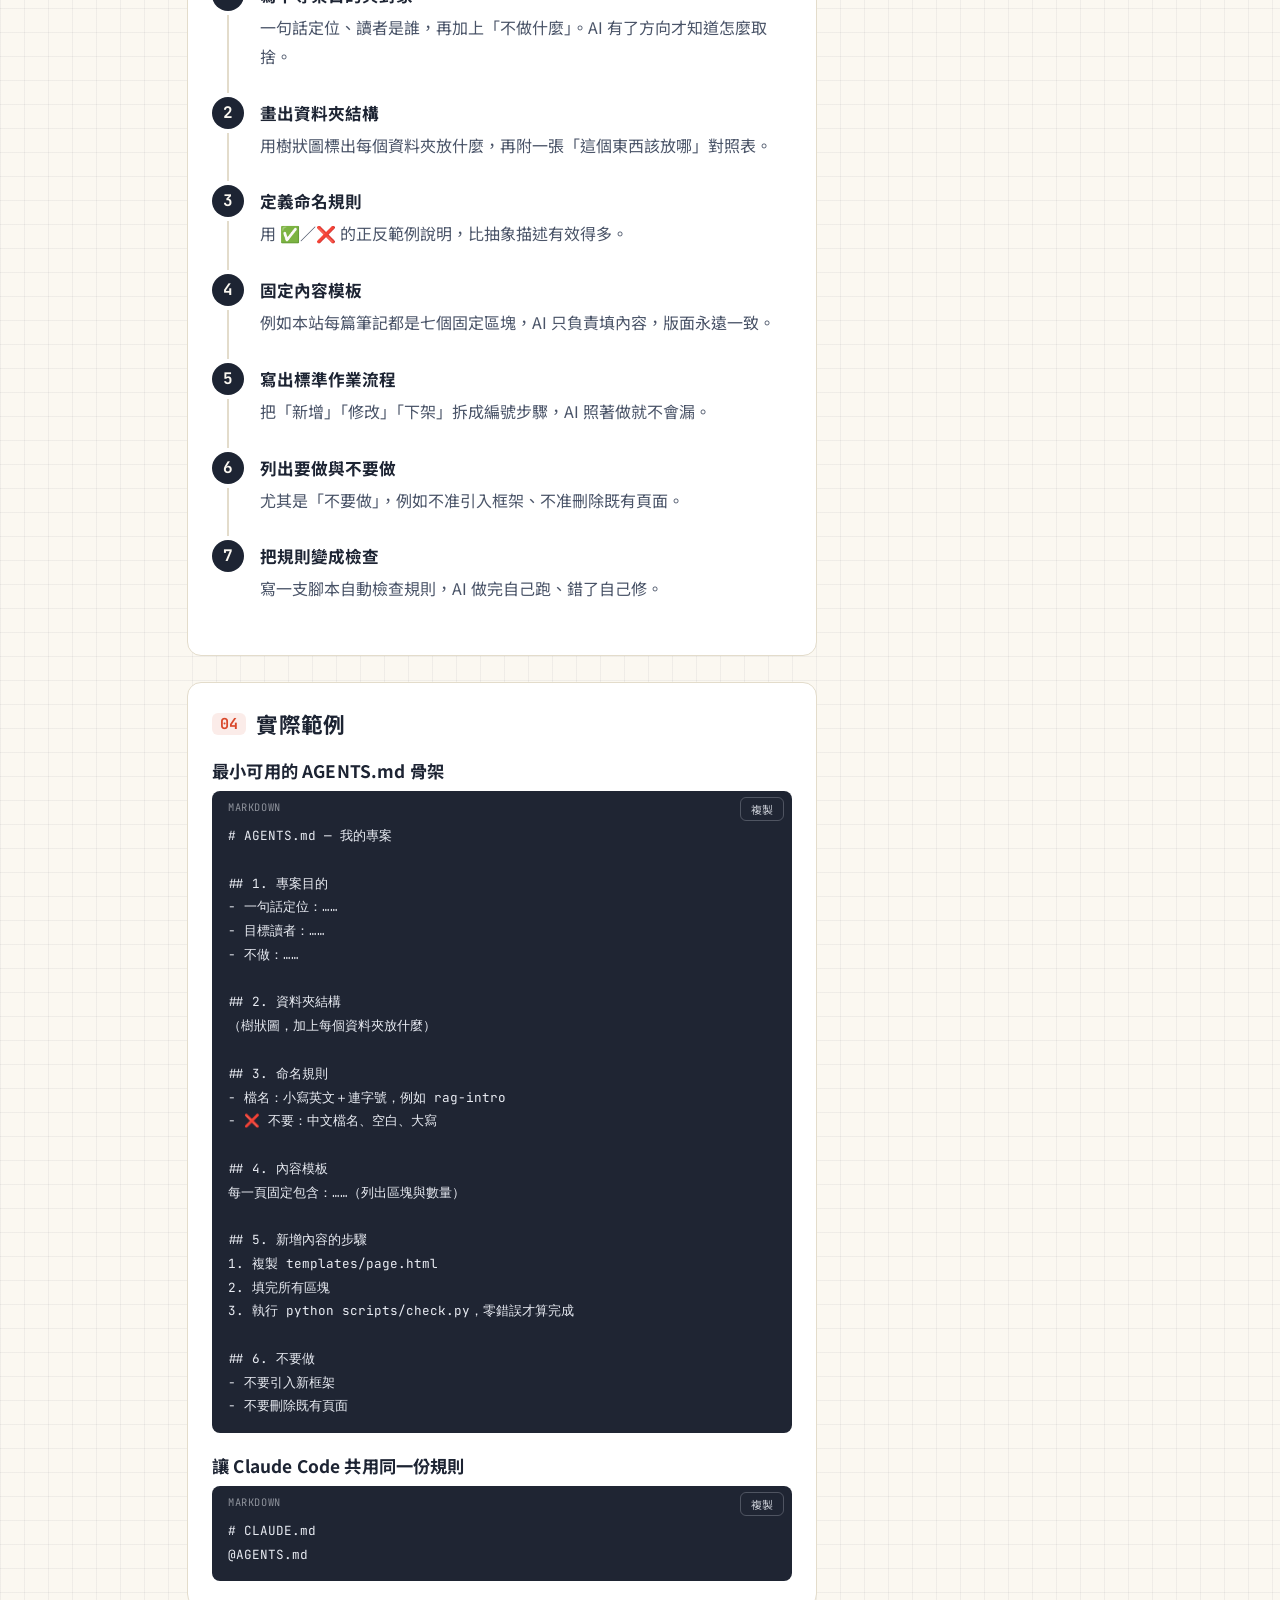
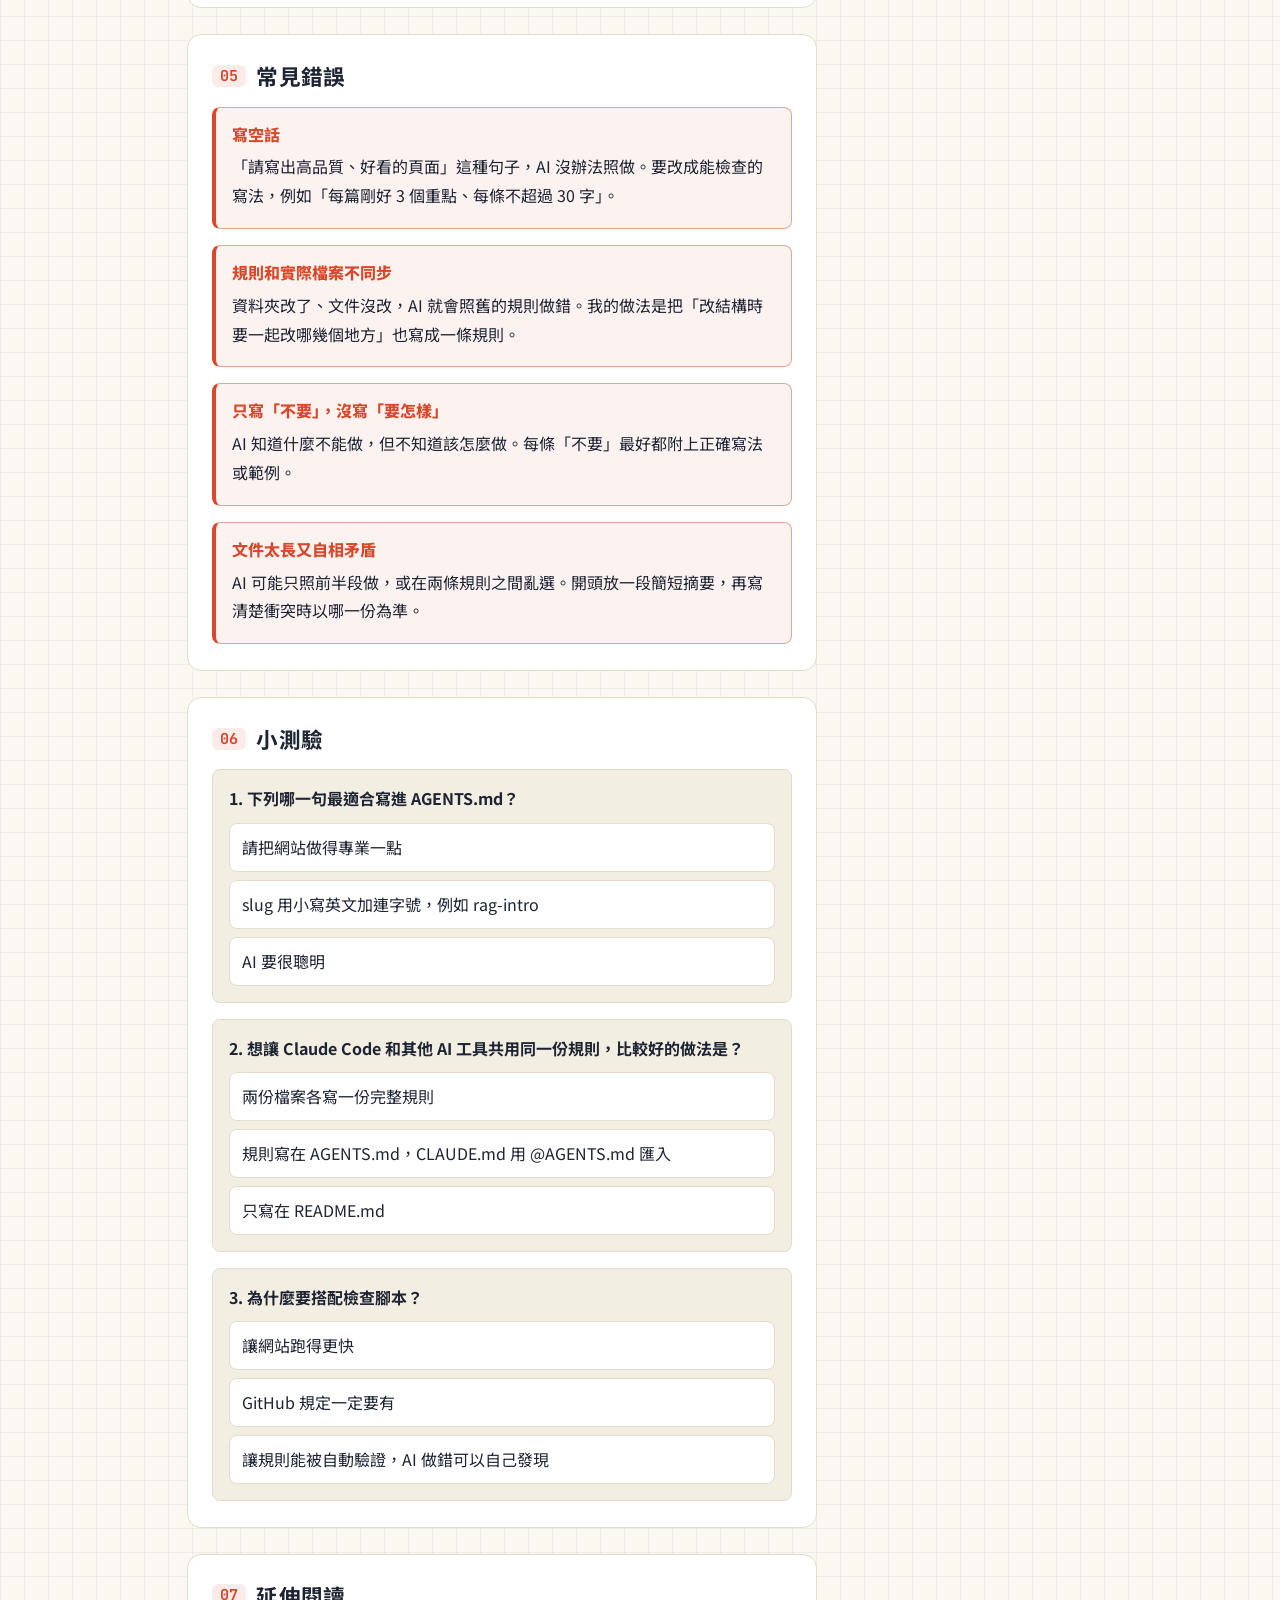
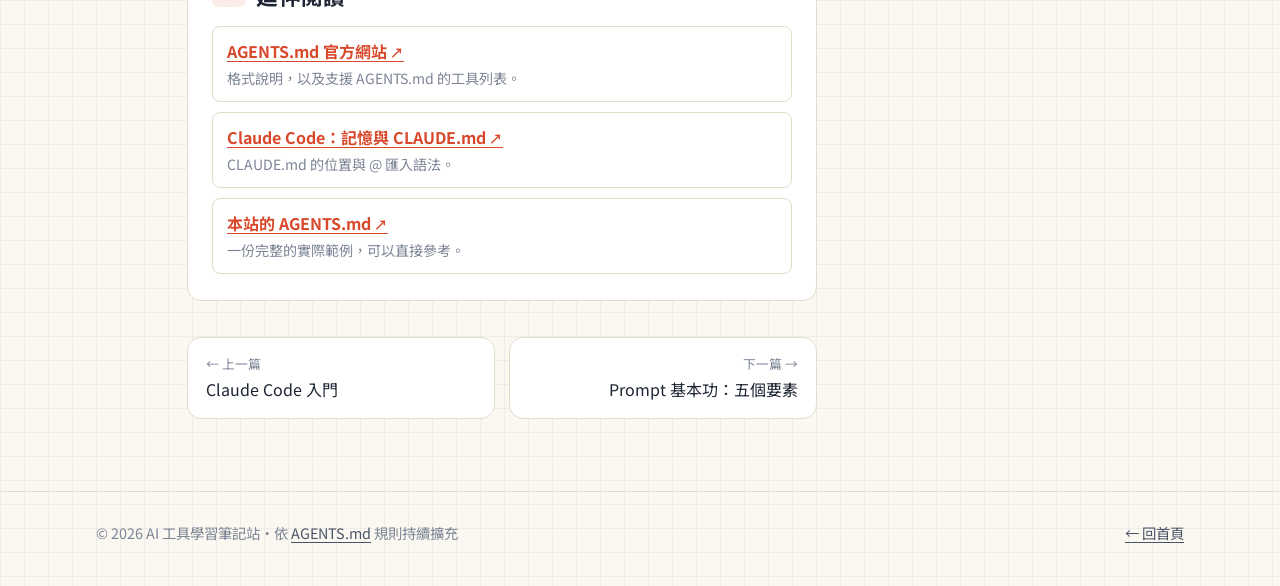
==== commit 0e4796f0: "docs: 文案改口語一點，首頁拿掉統計方塊" ====
--- a/notes/agents-md-guide/index.html
+++ b/notes/agents-md-guide/index.html
@@ -58,10 +58,10 @@
         <section class="note-section" id="what">
           <h2>是什麼</h2>
           <p><code>README.md</code> 是寫給「人」看的專案介紹；<code>AGENTS.md</code> 和 <code>CLAUDE.md</code> 則是寫給「AI 代理」看的<mark>工作守則</mark>。AI 每次開始工作前會先讀它，就像新同事報到第一天拿到的員工手冊。</p>
-          <p><code>AGENTS.md</code> 是一種開放格式，OpenAI Codex、Cursor、Gemini CLI、GitHub Copilot 等許多工具都會讀取；<code>CLAUDE.md</code> 是 Claude Code 每次啟動自動載入的記憶檔，而且可以用 <code>@檔名</code> 匯入其他檔案。所以常見作法是：規則只寫在 <code>AGENTS.md</code>，<code>CLAUDE.md</code> 裡放一行 <code>@AGENTS.md</code>，兩邊就不會不同步——本站就是這樣做的。</p>
+          <p><code>AGENTS.md</code> 是一種開放格式，OpenAI Codex、Cursor、Gemini CLI、GitHub Copilot 等許多工具都會讀取；<code>CLAUDE.md</code> 是 Claude Code 每次啟動自動載入的記憶檔，而且可以用 <code>@檔名</code> 匯入其他檔案。所以常見作法是：規則只寫在 <code>AGENTS.md</code>，<code>CLAUDE.md</code> 裡放一行 <code>@AGENTS.md</code>，兩邊就不會不同步。這個網站也是這樣做的。</p>
           <figure class="figure">
             <img src="img/agents-md-guide-flow.svg" alt="流程圖：AGENTS.md 規則加上模板，經 AI 產生新筆記，再由檢查腳本驗證，錯誤回饋給 AI 修正" width="1200" height="420" loading="lazy">
-            <figcaption>規則 → 模板 → AI 產生內容 → 腳本檢查，錯了就回到 AI 修正。</figcaption>
+            <figcaption>這個網站新增筆記的流程：寫錯的地方會被檢查腳本擋下來，再交回給 AI 改。</figcaption>
           </figure>
           <div class="table-wrap">
             <table class="table">
@@ -125,19 +125,19 @@
           <h2>常見錯誤</h2>
           <aside class="callout callout--warn">
             <p class="callout__title">寫空話</p>
-            <p>「請寫出高品質、好看的頁面」AI 無法照做。<strong>避免：</strong>改成可以驗證的句子，例如「每篇剛好 3 個重點、每條 ≤ 30 字」。</p>
+            <p>「請寫出高品質、好看的頁面」這種句子，AI 沒辦法照做。要改成能檢查的寫法，例如「每篇剛好 3 個重點、每條不超過 30 字」。</p>
           </aside>
           <aside class="callout callout--warn">
             <p class="callout__title">規則和實際檔案不同步</p>
-            <p>改了資料夾卻沒改文件，AI 就會照舊規則做錯。<strong>避免：</strong>把「改結構時要同步更新哪幾處」也寫成一條規則。</p>
+            <p>資料夾改了、文件沒改，AI 就會照舊的規則做錯。我的做法是把「改結構時要一起改哪幾個地方」也寫成一條規則。</p>
           </aside>
           <aside class="callout callout--warn">
             <p class="callout__title">只寫「不要」，沒寫「要怎樣」</p>
-            <p>AI 知道不能做什麼，卻不知道該怎麼做。<strong>避免：</strong>每條禁止事項都附上正確作法或範例。</p>
+            <p>AI 知道什麼不能做，但不知道該怎麼做。每條「不要」最好都附上正確寫法或範例。</p>
           </aside>
           <aside class="callout callout--warn">
             <p class="callout__title">文件太長又自相矛盾</p>
-            <p>AI 可能只照前半段做，或在兩條規則間亂選。<strong>避免：</strong>開頭放 30 秒摘要，並寫明「衝突時以哪份為準」。</p>
+            <p>AI 可能只照前半段做，或在兩條規則之間亂選。開頭放一段簡短摘要，再寫清楚衝突時以哪一份為準。</p>
           </aside>
         </section>
 
--- a/assets/css/style.css
+++ b/assets/css/style.css
@@ -221,25 +221,12 @@
 
 /* ---------- 4. Home ---------- */
 .hero { padding-top: 56px; padding-bottom: 28px; }
-.hero__eyebrow {
-  display: inline-block; font-family: var(--font-mono); font-size: 0.8em;
-  color: var(--accent); background: var(--accent-soft);
-  padding: 2px 10px; border-radius: 999px; margin-bottom: 14px;
-}
 .hero__title {
   font-size: clamp(2rem, 6vw, 3.4rem); font-weight: 900; margin-bottom: 14px;
 }
 .hero__lead { font-size: 1.1em; color: var(--ink-2); max-width: 40em; }
-.stats {
-  display: grid; grid-template-columns: repeat(3, minmax(0, 1fr)); gap: 12px;
-  max-width: 480px; margin: 26px 0 0; padding: 0; list-style: none;
-}
-.stats li {
-  background: var(--card); border: 1px solid var(--line); border-radius: var(--radius-sm);
-  padding: 10px 14px; min-width: 0;
-}
-.stats strong { display: block; font-size: 1.6em; line-height: 1.2; font-family: var(--font-mono); }
-.stats span { color: var(--ink-3); font-size: 0.85em; }
+.hero__meta { color: var(--ink-3); font-size: 0.95em; margin: 0; }
+.hero__meta strong { color: var(--ink); font-family: var(--font-mono); }
 
 .toolbar {
   display: flex; flex-wrap: wrap; gap: 12px; align-items: center;
